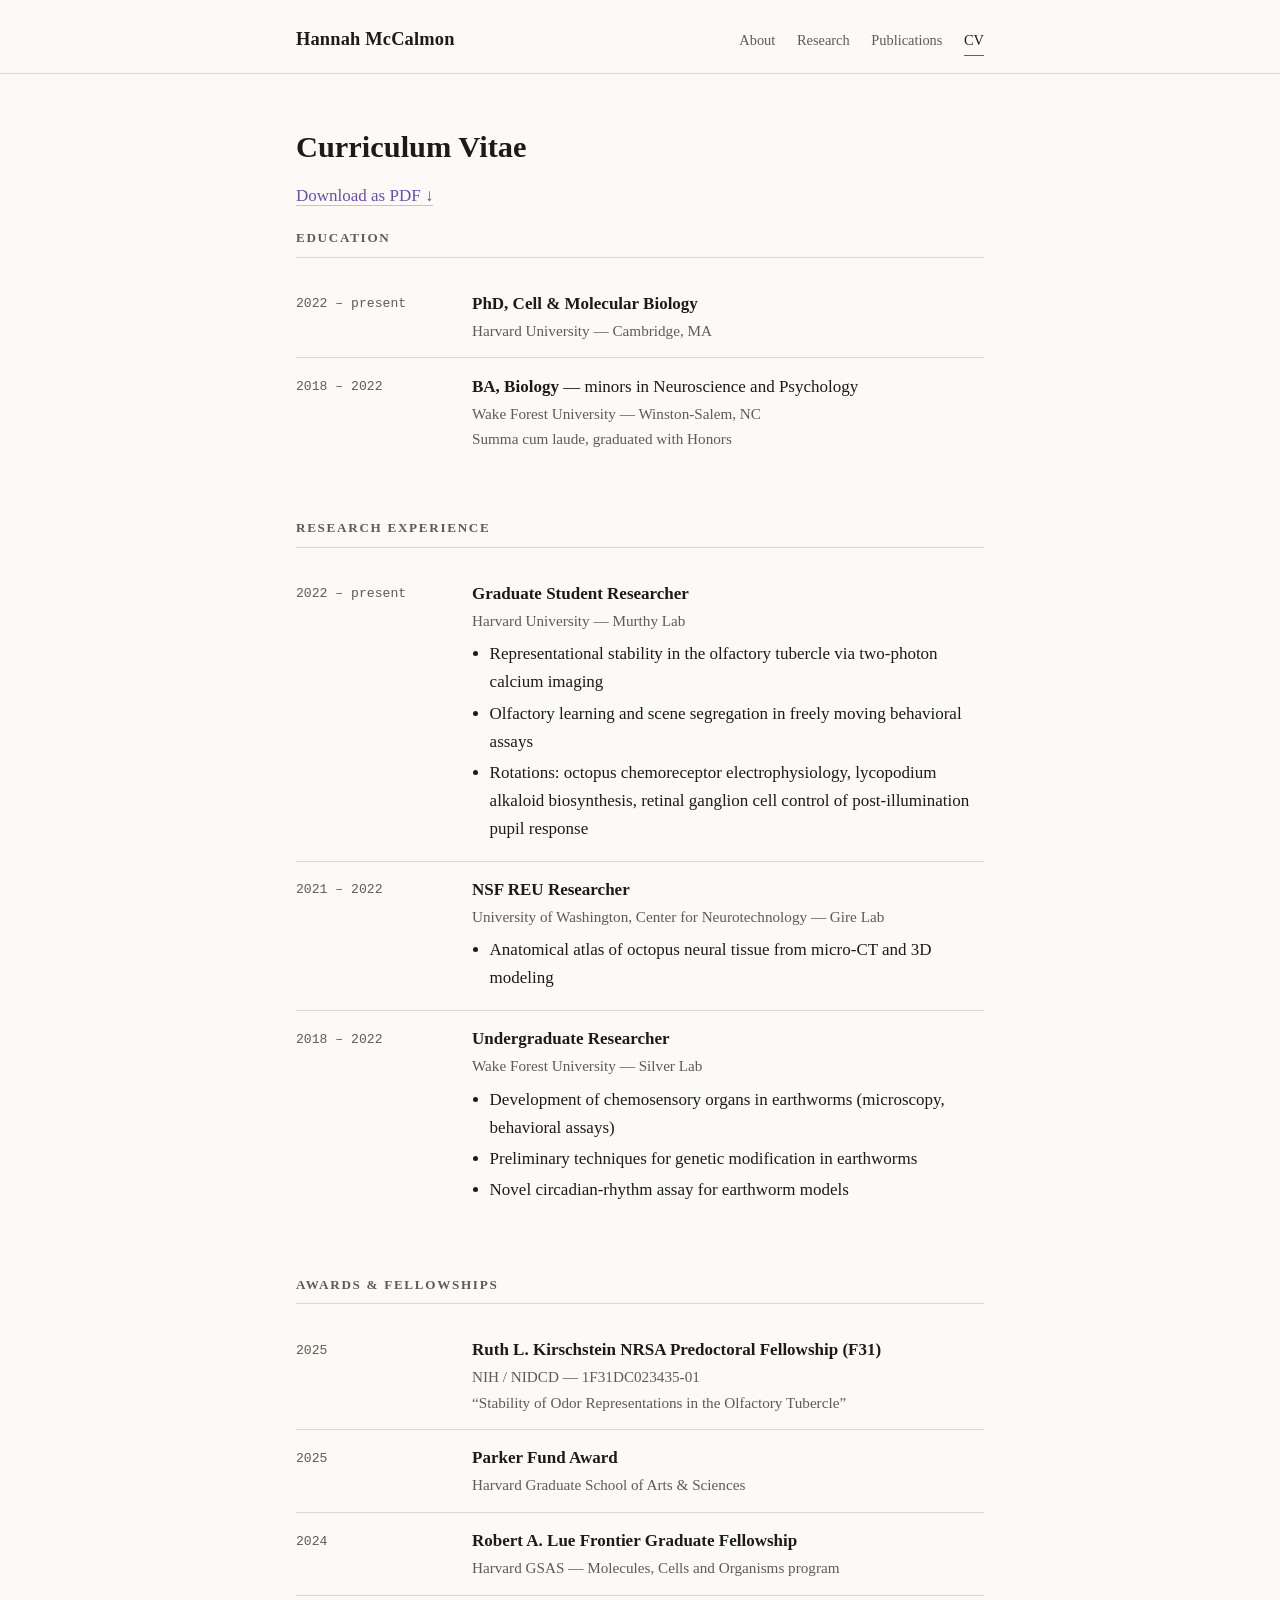
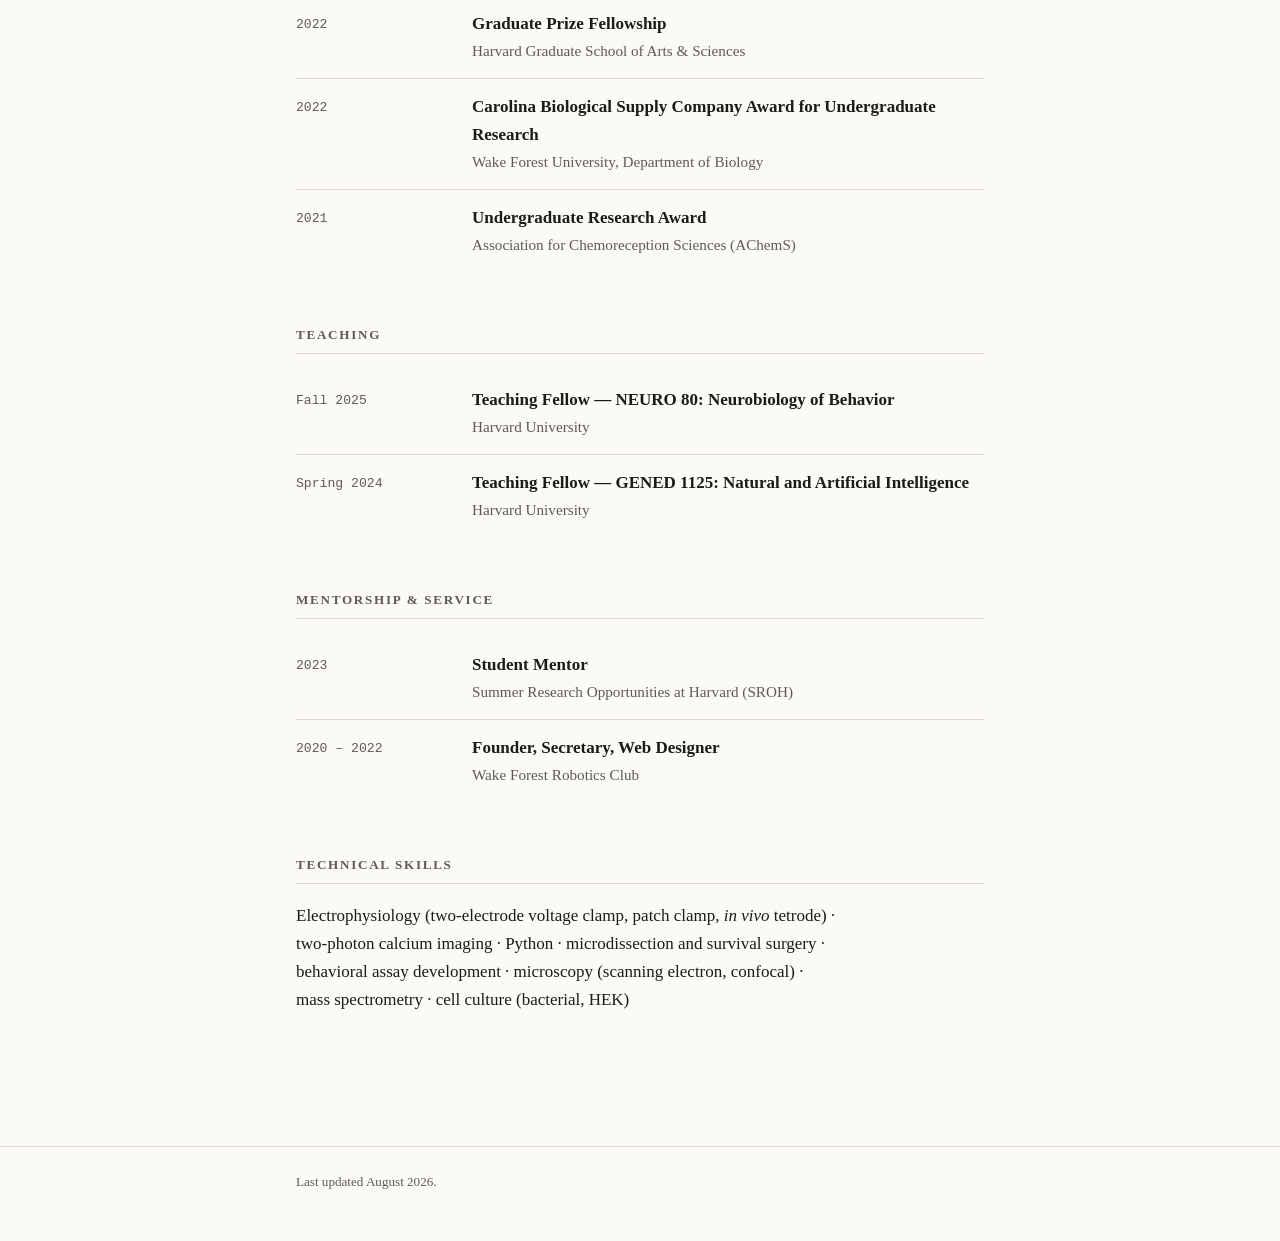
==== cv.html @ 9e7fd6ae "Initial commit: static academic site Hand-written HTML/CSS with no build step or dependencies. Landi" ====
<!doctype html>
<html lang="en">
<head>
<meta charset="utf-8">
<meta name="viewport" content="width=device-width, initial-scale=1">
<title>CV — Hannah McCalmon</title>
<link rel="stylesheet" href="styles.css">
</head>
<body>

<header class="site-head">
  <div class="wrap">
    <div class="site-head-inner">
      <a class="site-name" href="index.html">Hannah McCalmon</a>
      <nav class="site-nav">
        <a href="index.html">About</a>
        <a href="research.html">Research</a>
        <a href="publications.html">Publications</a>
        <a href="cv.html" aria-current="page">CV</a>
      </nav>
    </div>
  </div>
</header>

<main class="wrap">

  <h1 style="font-size:1.9rem;margin:0 0 .6rem;">Curriculum Vitae</h1>
  <p style="margin-top:0;">
    <!-- Drop the PDF into assets/ and this link works: -->
    <a href="assets/McCalmon_CV.pdf">Download as PDF &darr;</a>
  </p>

  <section>
    <h2>Education</h2>
    <div class="cv-row">
      <div class="when">2022 – present</div>
      <div class="what">
        <strong>PhD, Cell &amp; Molecular Biology</strong>
        <span class="where">Harvard University — Cambridge, MA</span>
      </div>
    </div>
    <div class="cv-row">
      <div class="when">2018 – 2022</div>
      <div class="what">
        <strong>BA, Biology</strong> — minors in Neuroscience and Psychology
        <span class="where">Wake Forest University — Winston-Salem, NC</span>
        <span class="where">Summa cum laude, graduated with Honors</span>
      </div>
    </div>
  </section>

  <section>
    <h2>Research Experience</h2>
    <div class="cv-row">
      <div class="when">2022 – present</div>
      <div class="what">
        <strong>Graduate Student Researcher</strong>
        <span class="where">Harvard University — Murthy Lab</span>
        <ul>
          <li>Representational stability in the olfactory tubercle via two-photon calcium imaging</li>
          <li>Olfactory learning and scene segregation in freely moving behavioral assays</li>
          <li>Rotations: octopus chemoreceptor electrophysiology, lycopodium alkaloid
              biosynthesis, retinal ganglion cell control of post-illumination pupil response</li>
        </ul>
      </div>
    </div>
    <div class="cv-row">
      <div class="when">2021 – 2022</div>
      <div class="what">
        <strong>NSF REU Researcher</strong>
        <span class="where">University of Washington, Center for Neurotechnology — Gire Lab</span>
        <ul>
          <li>Anatomical atlas of octopus neural tissue from micro-CT and 3D modeling</li>
        </ul>
      </div>
    </div>
    <div class="cv-row">
      <div class="when">2018 – 2022</div>
      <div class="what">
        <strong>Undergraduate Researcher</strong>
        <span class="where">Wake Forest University — Silver Lab</span>
        <ul>
          <li>Development of chemosensory organs in earthworms (microscopy, behavioral assays)</li>
          <li>Preliminary techniques for genetic modification in earthworms</li>
          <li>Novel circadian-rhythm assay for earthworm models</li>
        </ul>
      </div>
    </div>
  </section>

  <section>
    <h2>Awards &amp; Fellowships</h2>
    <div class="cv-row">
      <div class="when">2025</div>
      <div class="what">
        <strong>Ruth L. Kirschstein NRSA Predoctoral Fellowship (F31)</strong>
        <span class="where">NIH / NIDCD — 1F31DC023435-01</span>
        <span class="where">“Stability of Odor Representations in the Olfactory Tubercle”</span>
      </div>
    </div>
    <div class="cv-row">
      <div class="when">2025</div>
      <div class="what">
        <strong>Parker Fund Award</strong>
        <span class="where">Harvard Graduate School of Arts &amp; Sciences</span>
      </div>
    </div>
    <div class="cv-row">
      <div class="when">2024</div>
      <div class="what">
        <strong>Robert A. Lue Frontier Graduate Fellowship</strong>
        <span class="where">Harvard GSAS — Molecules, Cells and Organisms program</span>
      </div>
    </div>
    <div class="cv-row">
      <div class="when">2022</div>
      <div class="what">
        <strong>Graduate Prize Fellowship</strong>
        <span class="where">Harvard Graduate School of Arts &amp; Sciences</span>
      </div>
    </div>
    <div class="cv-row">
      <div class="when">2022</div>
      <div class="what">
        <strong>Carolina Biological Supply Company Award for Undergraduate Research</strong>
        <span class="where">Wake Forest University, Department of Biology</span>
      </div>
    </div>
    <div class="cv-row">
      <div class="when">2021</div>
      <div class="what">
        <strong>Undergraduate Research Award</strong>
        <span class="where">Association for Chemoreception Sciences (AChemS)</span>
      </div>
    </div>
  </section>

  <section>
    <h2>Teaching</h2>
    <div class="cv-row">
      <div class="when">Fall 2025</div>
      <div class="what">
        <strong>Teaching Fellow — NEURO 80: Neurobiology of Behavior</strong>
        <span class="where">Harvard University</span>
      </div>
    </div>
    <div class="cv-row">
      <div class="when">Spring 2024</div>
      <div class="what">
        <strong>Teaching Fellow — GENED 1125: Natural and Artificial Intelligence</strong>
        <span class="where">Harvard University</span>
      </div>
    </div>
  </section>

  <section>
    <h2>Mentorship &amp; Service</h2>
    <div class="cv-row">
      <div class="when">2023</div>
      <div class="what">
        <strong>Student Mentor</strong>
        <span class="where">Summer Research Opportunities at Harvard (SROH)</span>
      </div>
    </div>
    <div class="cv-row">
      <div class="when">2020 – 2022</div>
      <div class="what">
        <strong>Founder, Secretary, Web Designer</strong>
        <span class="where">Wake Forest Robotics Club</span>
      </div>
    </div>
  </section>

  <section>
    <h2>Technical Skills</h2>
    <p>
      Electrophysiology (two-electrode voltage clamp, patch clamp, <em>in vivo</em> tetrode) ·
      two-photon calcium imaging · Python · microdissection and survival surgery ·
      behavioral assay development · microscopy (scanning electron, confocal) ·
      mass spectrometry · cell culture (bacterial, HEK)
    </p>
  </section>

</main>

<footer class="site-foot">
  <div class="wrap">Last updated August 2026.</div>
</footer>

</body>
</html>
---- styles.css ----
/* ============================================================
   THEME TOKENS  --  edit this block to restyle the whole site.
   Nothing below this block contains a hardcoded colour or font.
   See THEMING.md for what each one does.
   ============================================================ */
:root {
  /* --- colour --- */
  --bg:          #fbfaf7;   /* page background        */
  --bg-soft:     #f3f1eb;   /* cards, code, dividers  */
  --ink:         #1c1b19;   /* body text              */
  --ink-soft:    #5f5b54;   /* captions, metadata     */
  --rule:        #ddd8cf;   /* hairlines, borders     */
  --accent:      #6b4fa0;   /* links, marks, emphasis */
  --accent-soft: #ece5f7;   /* accent backgrounds     */

  /* --- type --- */
  --font-body:  "Iowan Old Style", "Palatino Linotype", Palatino, Georgia, serif;
  --font-head:  "Iowan Old Style", "Palatino Linotype", Palatino, Georgia, serif;
  --font-mono:  ui-monospace, "SF Mono", "Cascadia Mono", Menlo, Consolas, monospace;
  --size-body:  1.0625rem;
  --leading:    1.65;

  /* --- layout --- */
  --measure:    64ch;       /* max text line length   */
  --page:       46rem;      /* max content width      */
  --radius:     4px;
}

/* Dark mode: only the colours are redefined. */
@media (prefers-color-scheme: dark) {
  :root:not([data-theme="light"]) {
    --bg:          #14140f;
    --bg-soft:     #1e1e19;
    --ink:         #ece9e2;
    --ink-soft:    #a49f95;
    --rule:        #33322b;
    --accent:      #b79be8;
    --accent-soft: #2a2338;
  }
}

/* ============================================================
   BASE
   ============================================================ */
*, *::before, *::after { box-sizing: border-box; }

body {
  margin: 0;
  background: var(--bg);
  color: var(--ink);
  font-family: var(--font-body);
  font-size: var(--size-body);
  line-height: var(--leading);
  -webkit-font-smoothing: antialiased;
}

.wrap {
  max-width: var(--page);
  margin: 0 auto;
  padding: 0 1.5rem 5rem;
}

p, li { max-width: var(--measure); }

a {
  color: var(--accent);
  text-decoration: none;
  border-bottom: 1px solid color-mix(in srgb, var(--accent) 35%, transparent);
  transition: border-color .15s ease;
}
a:hover { border-bottom-color: var(--accent); }

/* ============================================================
   HEADER + NAV
   ============================================================ */
.site-head {
  border-bottom: 1px solid var(--rule);
  margin-bottom: 3rem;
  padding: 1.5rem 0 1.1rem;
}
.site-head .wrap { padding-bottom: 0; }
.site-head-inner {
  display: flex;
  flex-wrap: wrap;
  align-items: baseline;
  justify-content: space-between;
  gap: .75rem;
}
.site-name {
  font-family: var(--font-head);
  font-size: 1.15rem;
  font-weight: 600;
  letter-spacing: .01em;
  color: var(--ink);
  border: 0;
}
nav.site-nav { display: flex; gap: 1.35rem; flex-wrap: wrap; }
nav.site-nav a {
  font-size: .9rem;
  color: var(--ink-soft);
  border: 0;
  padding-bottom: 2px;
  border-bottom: 1.5px solid transparent;
}
nav.site-nav a:hover { color: var(--ink); border-bottom-color: var(--accent); }
nav.site-nav a[aria-current="page"] { color: var(--ink); border-bottom-color: var(--accent); }

/* ============================================================
   HERO  (home page)
   ============================================================ */
.hero { display: grid; grid-template-columns: 1fr; gap: 2rem; margin-bottom: 3.5rem; }
@media (min-width: 42rem) { .hero { grid-template-columns: 1fr 12rem; } }

.hero h1 {
  font-family: var(--font-head);
  font-size: clamp(2rem, 5vw, 2.7rem);
  line-height: 1.1;
  margin: 0 0 .4rem;
  letter-spacing: -.015em;
}
.hero .role { color: var(--ink-soft); margin: 0 0 1.4rem; font-size: 1.02rem; }
.hero .role .sep { color: var(--rule); padding: 0 .45rem; }

.portrait {
  width: 100%;
  max-width: 12rem;
  aspect-ratio: 1 / 1.15;
  object-fit: cover;
  border-radius: var(--radius);
  background: var(--bg-soft);
  border: 1px solid var(--rule);
}
/* Placeholder shown until assets/portrait.jpg exists. Delete once added. */
.portrait-placeholder {
  display: flex; align-items: center; justify-content: center;
  color: var(--ink-soft); font-size: .78rem; font-family: var(--font-mono);
  text-align: center; padding: 1rem;
}

/* ============================================================
   SECTIONS
   ============================================================ */
section { margin-bottom: 3.25rem; }

h2 {
  font-family: var(--font-head);
  font-size: .82rem;
  text-transform: uppercase;
  letter-spacing: .13em;
  color: var(--ink-soft);
  font-weight: 600;
  margin: 0 0 1.1rem;
  padding-bottom: .5rem;
  border-bottom: 1px solid var(--rule);
}

h3 {
  font-family: var(--font-head);
  font-size: 1.16rem;
  margin: 0 0 .35rem;
  line-height: 1.3;
}

.lede { font-size: 1.14rem; line-height: 1.55; }

/* ============================================================
   ENTRY BLOCKS
   ============================================================ */
.entry { margin-bottom: 2rem; }
.entry:last-child { margin-bottom: 0; }
.entry .meta {
  font-size: .85rem;
  color: var(--ink-soft);
  font-family: var(--font-mono);
  margin: 0 0 .5rem;
}
.entry p { margin: .5rem 0; }

.card {
  background: var(--bg-soft);
  border: 1px solid var(--rule);
  border-radius: var(--radius);
  padding: 1.25rem 1.4rem;
  margin-bottom: 1rem;
}
.card h3 { margin-bottom: .25rem; }
.card p:last-child { margin-bottom: 0; }

/* Publication entries */
.pub { margin-bottom: 1.6rem; padding-left: 1rem; border-left: 2px solid var(--accent); }
.pub .authors { margin: 0 0 .15rem; }
.pub .authors .me { font-weight: 600; }
.pub .venue { margin: 0; color: var(--ink-soft); font-size: .95rem; font-style: italic; }
.pub .links { margin: .4rem 0 0; font-size: .88rem; font-family: var(--font-mono); }
.pub .links a { margin-right: .9rem; }

.tag {
  display: inline-block;
  background: var(--accent-soft);
  color: var(--accent);
  font-family: var(--font-mono);
  font-size: .72rem;
  letter-spacing: .04em;
  padding: .15rem .5rem;
  border-radius: 999px;
  vertical-align: .12em;
}

.talk-list { padding-left: 1.1rem; }
.talk-list li { margin-bottom: .4rem; }
.talk-list .year { font-family: var(--font-mono); font-size: .85rem; color: var(--ink-soft); }

/* ============================================================
   CV ROWS
   ============================================================ */
.cv-row {
  display: grid;
  grid-template-columns: 1fr;
  gap: .15rem 1.5rem;
  padding: .9rem 0;
  border-bottom: 1px solid var(--rule);
  max-width: none;
}
.cv-row:last-child { border-bottom: 0; }
@media (min-width: 40rem) {
  .cv-row { grid-template-columns: 9.5rem 1fr; }
}
.cv-row .when {
  font-family: var(--font-mono);
  font-size: .82rem;
  color: var(--ink-soft);
  padding-top: .22rem;
}
.cv-row .what strong { font-weight: 600; }
.cv-row .what .where { color: var(--ink-soft); display: block; font-size: .95rem; }
.cv-row ul { margin: .45rem 0 0; padding-left: 1.1rem; }
.cv-row li { margin-bottom: .2rem; }

/* ============================================================
   CONTACT + FOOTER
   ============================================================ */
.contact-list { list-style: none; padding: 0; margin: 0; display: flex; flex-wrap: wrap; gap: 1.25rem; }
.contact-list a { font-size: .95rem; }

.site-foot {
  border-top: 1px solid var(--rule);
  padding: 1.5rem 0 3rem;
  color: var(--ink-soft);
  font-size: .82rem;
}
.site-foot .wrap { padding-bottom: 0; }

/* ============================================================
   PRINT
   ============================================================ */
@media print {
  nav.site-nav, .site-foot { display: none; }
  body { background: #fff; color: #000; font-size: 10.5pt; }
  a { color: #000; border: 0; }
}
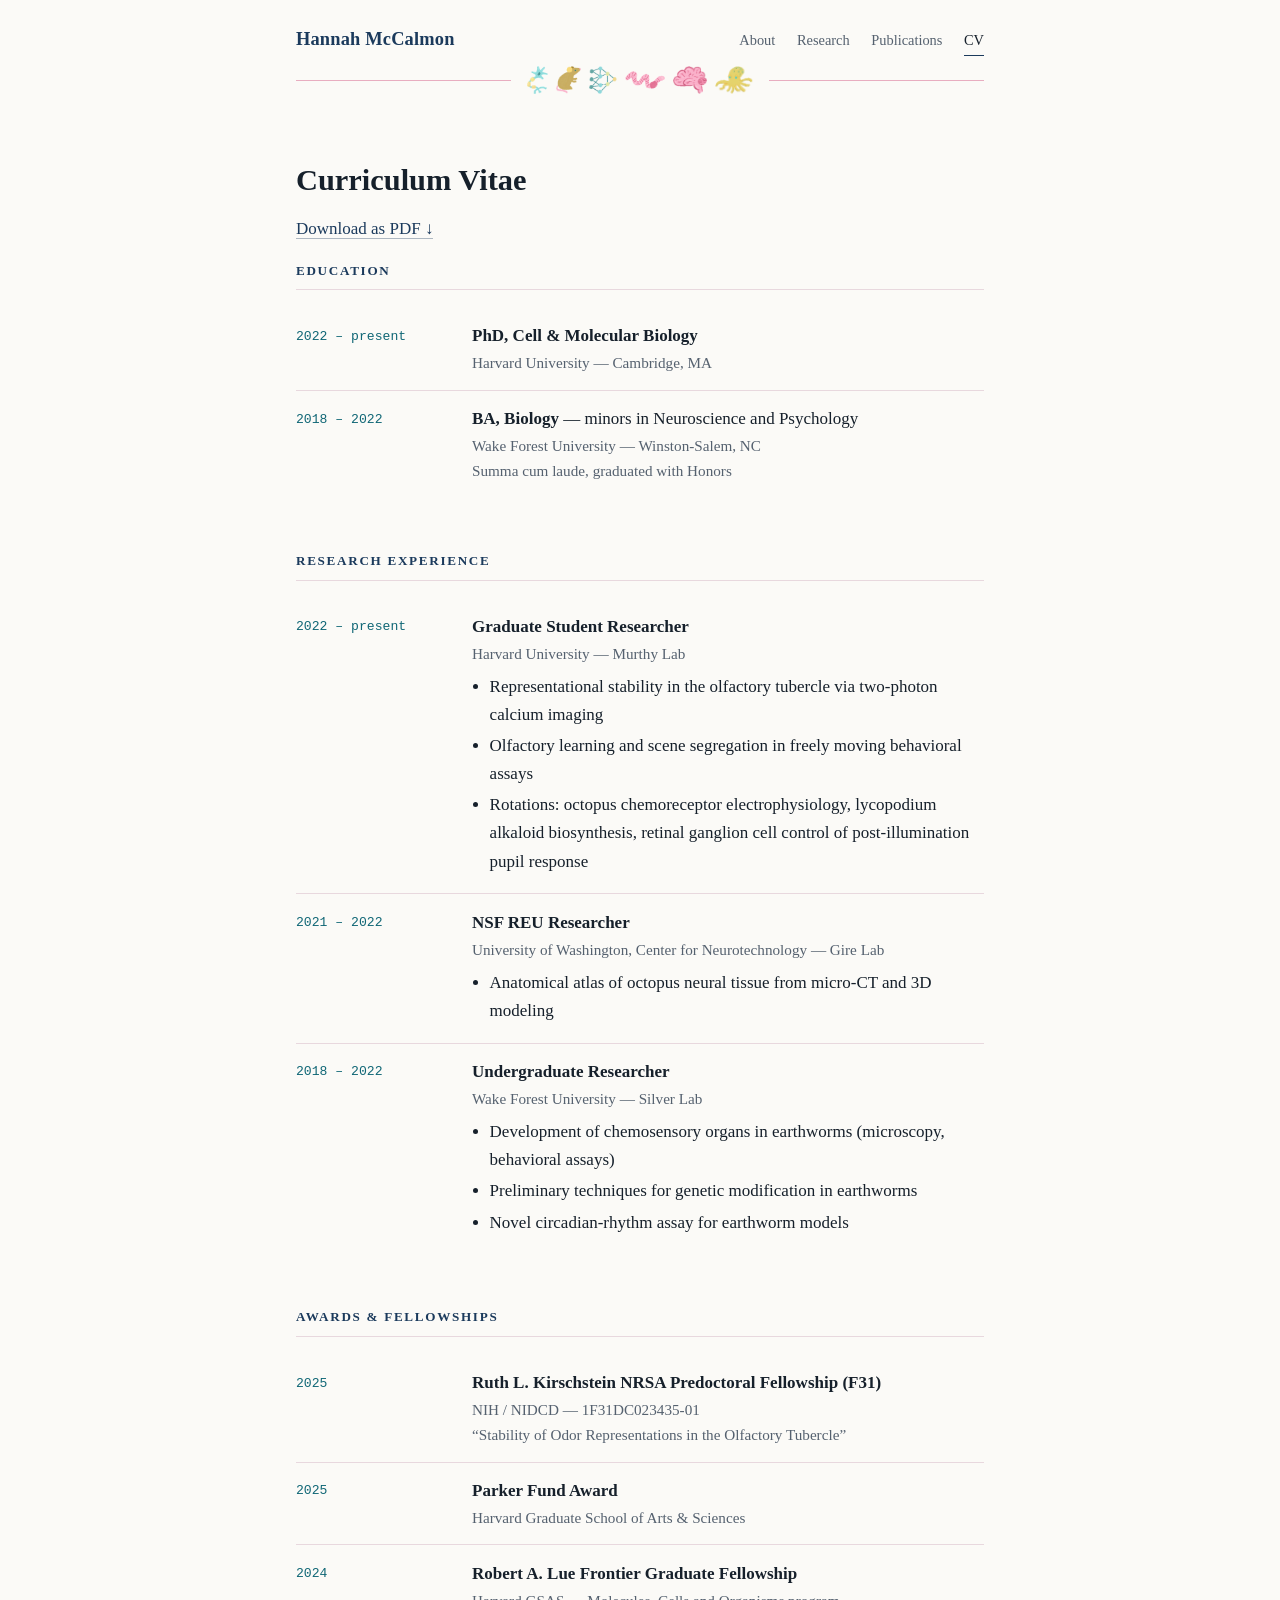
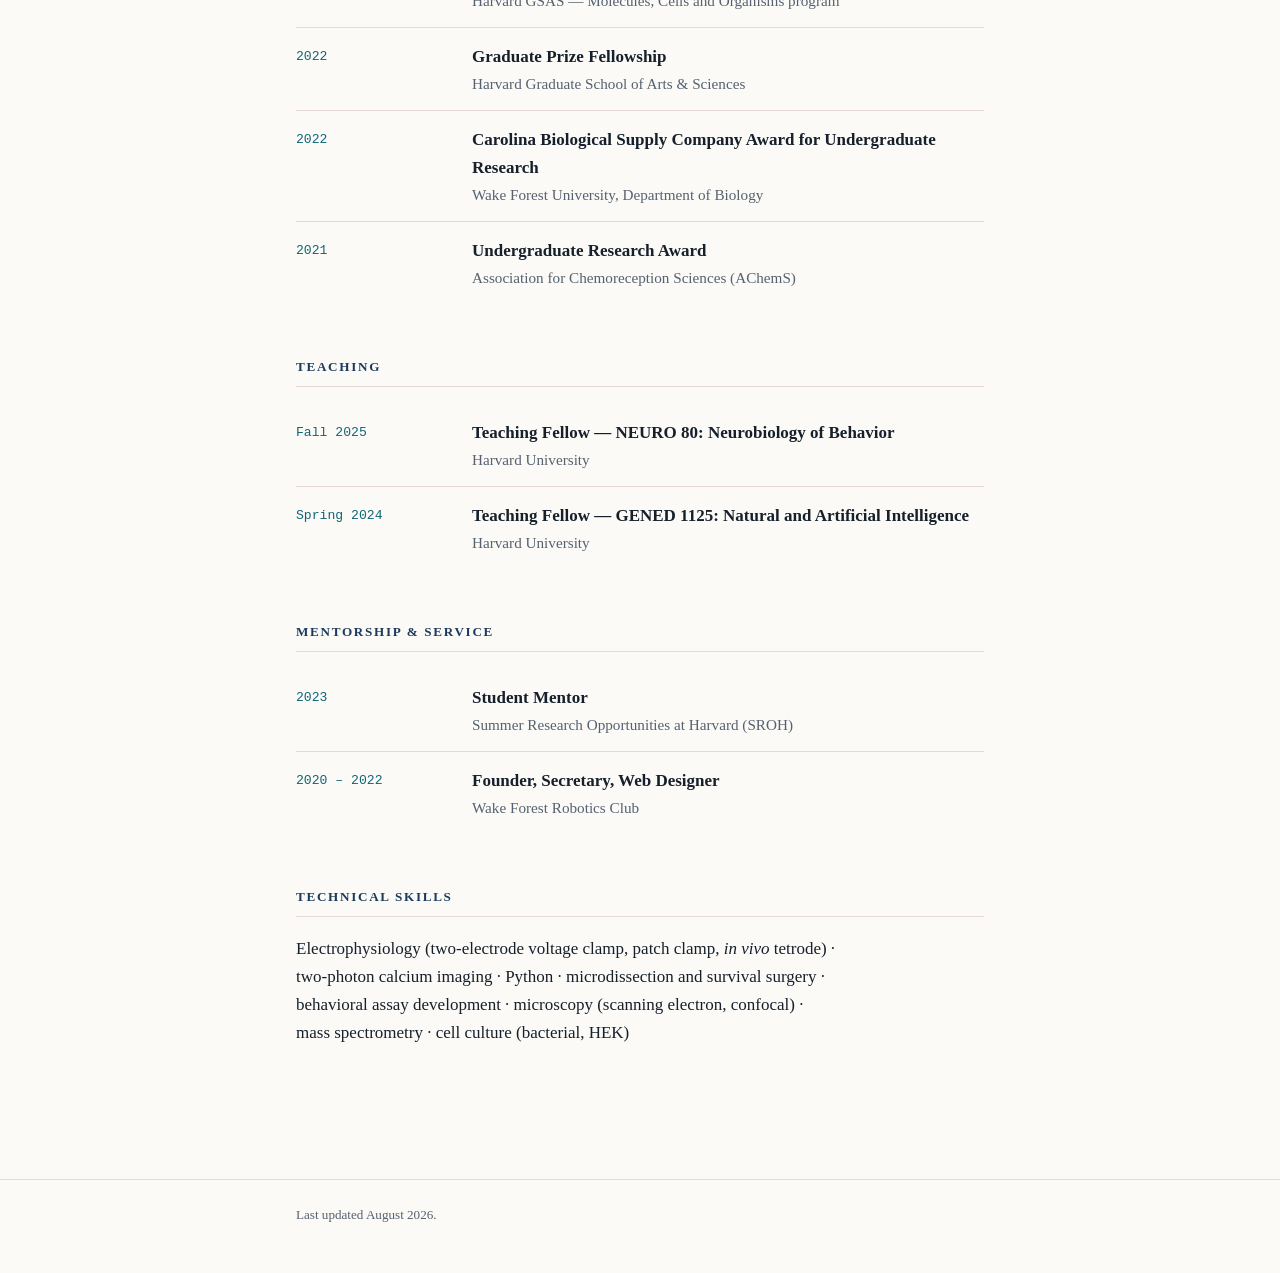
==== commit bf6206ad: "Add hand-drawn illustrations and a navy/pastel palette Six drawings cut out of the source JPEGs in i" ====
--- a/cv.html
+++ b/cv.html
@@ -5,6 +5,7 @@
 <meta name="viewport" content="width=device-width, initial-scale=1">
 <title>CV — Hannah McCalmon</title>
 <link rel="stylesheet" href="styles.css">
+<link rel="icon" href="assets/favicon.png" type="image/png">
 </head>
 <body>
 
@@ -20,6 +21,16 @@
       </nav>
     </div>
   </div>
+  <div class="wrap">
+    <div class="head-rule">
+      <img src="assets/drawings/neuron.png" alt="">
+      <img src="assets/drawings/mouse.png" alt="">
+      <img src="assets/drawings/network.png" alt="">
+      <img src="assets/drawings/earthworm.png" alt="">
+      <img src="assets/drawings/brain.png" alt="">
+      <img src="assets/drawings/octopus.png" alt="">
+    </div>
+  </div>
 </header>
 
 <main class="wrap">
--- a/styles.css
+++ b/styles.css
@@ -6,12 +6,35 @@
 :root {
   /* --- colour --- */
   --bg:          #fbfaf7;   /* page background        */
-  --bg-soft:     #f3f1eb;   /* cards, code, dividers  */
-  --ink:         #1c1b19;   /* body text              */
-  --ink-soft:    #5f5b54;   /* captions, metadata     */
-  --rule:        #ddd8cf;   /* hairlines, borders     */
-  --accent:      #6b4fa0;   /* links, marks, emphasis */
-  --accent-soft: #ece5f7;   /* accent backgrounds     */
+  --bg-soft:     #fbeef2;   /* cards: light pink      */
+  --panel:       #fdf3f6;   /* hero panel: lighter pink */
+
+  /* Pastel box fills. Light enough that every text token clears AA on them,
+     so any of these is safe behind body copy. Apply with .tint-* below. */
+  --surface-pink:   #fbeef2;
+  --surface-teal:   #e6f3f1;
+  --surface-yellow: #fdf4de;
+  --surface-blue:   #eaf1f5;
+  --ink:         #16202b;   /* body text (navy-black) */
+  --ink-soft:    #55616f;   /* captions, metadata     */
+  --rule:        #e8d8de;   /* hairlines, borders     */
+  --accent:      #1b3a5c;   /* navy: headings, links, name */
+  --accent-soft: #fbe9ef;   /* pink fill behind tags and the hero art */
+  --accent-2:    #0f6675;   /* deep teal: dates, metadata, mono labels */
+  --rule-art:    #e8adc0;   /* the pink line beside the header drawings */
+
+  /* --- hand-drawn palette (Azalea Design Co.) ---
+     These match the illustrations in assets/drawings/. They are DECORATIVE
+     fills only: none of them reach 4.5:1 against --bg, so never use one as a
+     text colour. --accent and --accent-2 below are deepened versions that pass. */
+  --rose:          #a62a5a;   /* deepened azalea; this is --accent */
+  --navy:          #1b3a5c;   /* deep anchor tone; this is --accent-2 */
+  --ice-castle:    #b6d5d8;
+  --buttercup:     #fdd888;
+  --bermuda:       #78d1c4;
+  --azalea:        #fd7899;
+  --candyfloss:    #fceeee;
+  --tropical-teal: #14889c;
 
   /* --- type --- */
   --font-body:  "Iowan Old Style", "Palatino Linotype", Palatino, Georgia, serif;
@@ -29,13 +52,20 @@
 /* Dark mode: only the colours are redefined. */
 @media (prefers-color-scheme: dark) {
   :root:not([data-theme="light"]) {
-    --bg:          #14140f;
-    --bg-soft:     #1e1e19;
-    --ink:         #ece9e2;
-    --ink-soft:    #a49f95;
-    --rule:        #33322b;
-    --accent:      #b79be8;
-    --accent-soft: #2a2338;
+    --bg:          #101720;
+    --bg-soft:     #231a22;
+    --panel:       #1e1720;
+    --surface-pink:   #241a20;
+    --surface-teal:   #16262a;
+    --surface-yellow: #262010;
+    --surface-blue:   #182430;
+    --ink:         #e6ecf2;
+    --ink-soft:    #9aa7b4;
+    --rule:        #312a33;
+    --accent:      #9cc4e4;
+    --accent-soft: #3a1f2c;
+    --accent-2:    #7fc2ce;
+    --rule-art:    #6b4152;
   }
 }
 
@@ -74,9 +104,9 @@
    HEADER + NAV
    ============================================================ */
 .site-head {
-  border-bottom: 1px solid var(--rule);
+  border-bottom: 0;          /* the .head-rule row below IS the bottom edge */
   margin-bottom: 3rem;
-  padding: 1.5rem 0 1.1rem;
+  padding: 1.5rem 0 0;
 }
 .site-head .wrap { padding-bottom: 0; }
 .site-head-inner {
@@ -91,7 +121,7 @@
   font-size: 1.15rem;
   font-weight: 600;
   letter-spacing: .01em;
-  color: var(--ink);
+  color: var(--accent);
   border: 0;
 }
 nav.site-nav { display: flex; gap: 1.35rem; flex-wrap: wrap; }
@@ -108,7 +138,17 @@
 /* ============================================================
    HERO  (home page)
    ============================================================ */
-.hero { display: grid; grid-template-columns: 1fr; gap: 2rem; margin-bottom: 3.5rem; }
+.hero {
+  display: grid;
+  grid-template-columns: 1fr;
+  gap: 2rem;
+  margin-bottom: 3.5rem;
+  background: var(--panel);
+  border: 1px solid var(--rule);
+  border-radius: var(--radius);
+  padding: 1.8rem 1.75rem 1.7rem;
+  align-items: start;
+}
 @media (min-width: 42rem) { .hero { grid-template-columns: 1fr 12rem; } }
 
 .hero h1 {
@@ -147,7 +187,7 @@
   font-size: .82rem;
   text-transform: uppercase;
   letter-spacing: .13em;
-  color: var(--ink-soft);
+  color: var(--accent);
   font-weight: 600;
   margin: 0 0 1.1rem;
   padding-bottom: .5rem;
@@ -170,7 +210,7 @@
 .entry:last-child { margin-bottom: 0; }
 .entry .meta {
   font-size: .85rem;
-  color: var(--ink-soft);
+  color: var(--accent-2);
   font-family: var(--font-mono);
   margin: 0 0 .5rem;
 }
@@ -208,7 +248,118 @@
 
 .talk-list { padding-left: 1.1rem; }
 .talk-list li { margin-bottom: .4rem; }
-.talk-list .year { font-family: var(--font-mono); font-size: .85rem; color: var(--ink-soft); }
+.talk-list .year { font-family: var(--font-mono); font-size: .85rem; color: var(--accent-2); }
+
+/* ============================================================
+   HAND-DRAWN DECORATION
+   Illustrations live in assets/drawings/ as transparent PNGs so they sit on
+   either theme with no white box behind them. They are purely decorative and
+   carry alt="" so screen readers skip them instead of announcing noise.
+   ============================================================ */
+.hero-art {
+  display: block;
+  width: 100%;
+  max-width: 11rem;
+  height: auto;
+  justify-self: center;
+  box-sizing: border-box;
+  background: var(--surface-teal);   /* teal frame inside the pink hero panel */
+  border: 1px solid var(--rule);
+  border-radius: var(--radius);
+  padding: .85rem;
+}
+
+/* Small illustration inside a research card on the home page. */
+.card.with-art {
+  display: grid;
+  grid-template-columns: 4.5rem 1fr;
+  gap: 1.25rem;
+  align-items: start;
+}
+.card-body { min-width: 0; }
+.card-art {
+  display: block;
+  width: 100%;
+  height: auto;
+  margin-top: .2rem;
+}
+
+/* Pastel box fills, for putting individual elements in their own coloured box.
+   Pair with .card (or any padded block) to change only the fill. */
+.tint-pink   { background: var(--surface-pink); }
+.tint-teal   { background: var(--surface-teal); }
+.tint-yellow { background: var(--surface-yellow); }
+.tint-blue   { background: var(--surface-blue); }
+
+/* The header's bottom edge: the six drawings once, left to right, with a
+   hairline carrying on to the right margin. Not a repeating pattern — the row
+   appears a single time per page. */
+.head-rule {
+  display: flex;
+  align-items: center;
+  gap: .5rem;
+  padding: .65rem 0 .8rem;
+}
+.head-rule img {
+  flex: none;
+  display: block;
+  width: auto;
+  height: auto;
+  max-width: 2.5rem;    /* box each drawing so wide and tall ones look even */
+  max-height: 1.75rem;
+}
+.head-rule::before,
+.head-rule::after {
+  content: "";
+  flex: 1 1 auto;
+  height: 1px;
+  background: var(--rule-art);
+}
+.head-rule::before { margin-right: .55rem; }
+.head-rule::after  { margin-left:  .55rem; }
+
+/* One small drawing per section, out in the left margin so it never
+   interrupts the text. Falls inline when the margin runs out. */
+h2 { position: relative; }
+.h2-mark {
+  position: absolute;
+  left: -2.6rem;
+  top: 50%;
+  transform: translateY(-58%);
+  width: auto;
+  height: auto;
+  max-width: 1.8rem;
+  max-height: 1.8rem;
+}
+@media (max-width: 52rem) {
+  .h2-mark {
+    position: static;
+    transform: none;
+    display: inline-block;
+    max-width: 1.25rem;
+    max-height: 1.25rem;
+    vertical-align: -.3rem;
+    margin-right: .45rem;
+  }
+}
+@media (max-width: 26rem) {
+  .head-rule { gap: .35rem; }
+  .head-rule img { max-width: 1.9rem; max-height: 1.35rem; }
+}
+
+/* Illustration set beside a prose entry on the research page. */
+.entry-art {
+  float: right;
+  width: 6rem;
+  height: auto;
+  margin: 0 0 .85rem 1.35rem;
+}
+.entry::after { content: ""; display: block; clear: both; }
+
+@media (max-width: 30rem) {
+  .card.with-art { grid-template-columns: 3.25rem 1fr; gap: .9rem; }
+  .entry-art { width: 4.25rem; margin-left: 1rem; }
+}
 
 /* ============================================================
    CV ROWS
@@ -228,7 +379,7 @@
 .cv-row .when {
   font-family: var(--font-mono);
   font-size: .82rem;
-  color: var(--ink-soft);
+  color: var(--accent-2);
   padding-top: .22rem;
 }
 .cv-row .what strong { font-weight: 600; }
@@ -255,6 +406,7 @@
    ============================================================ */
 @media print {
   nav.site-nav, .site-foot { display: none; }
+  .head-rule, .h2-mark, .hero-art { display: none; }  /* decoration off on paper */
   body { background: #fff; color: #000; font-size: 10.5pt; }
   a { color: #000; border: 0; }
 }
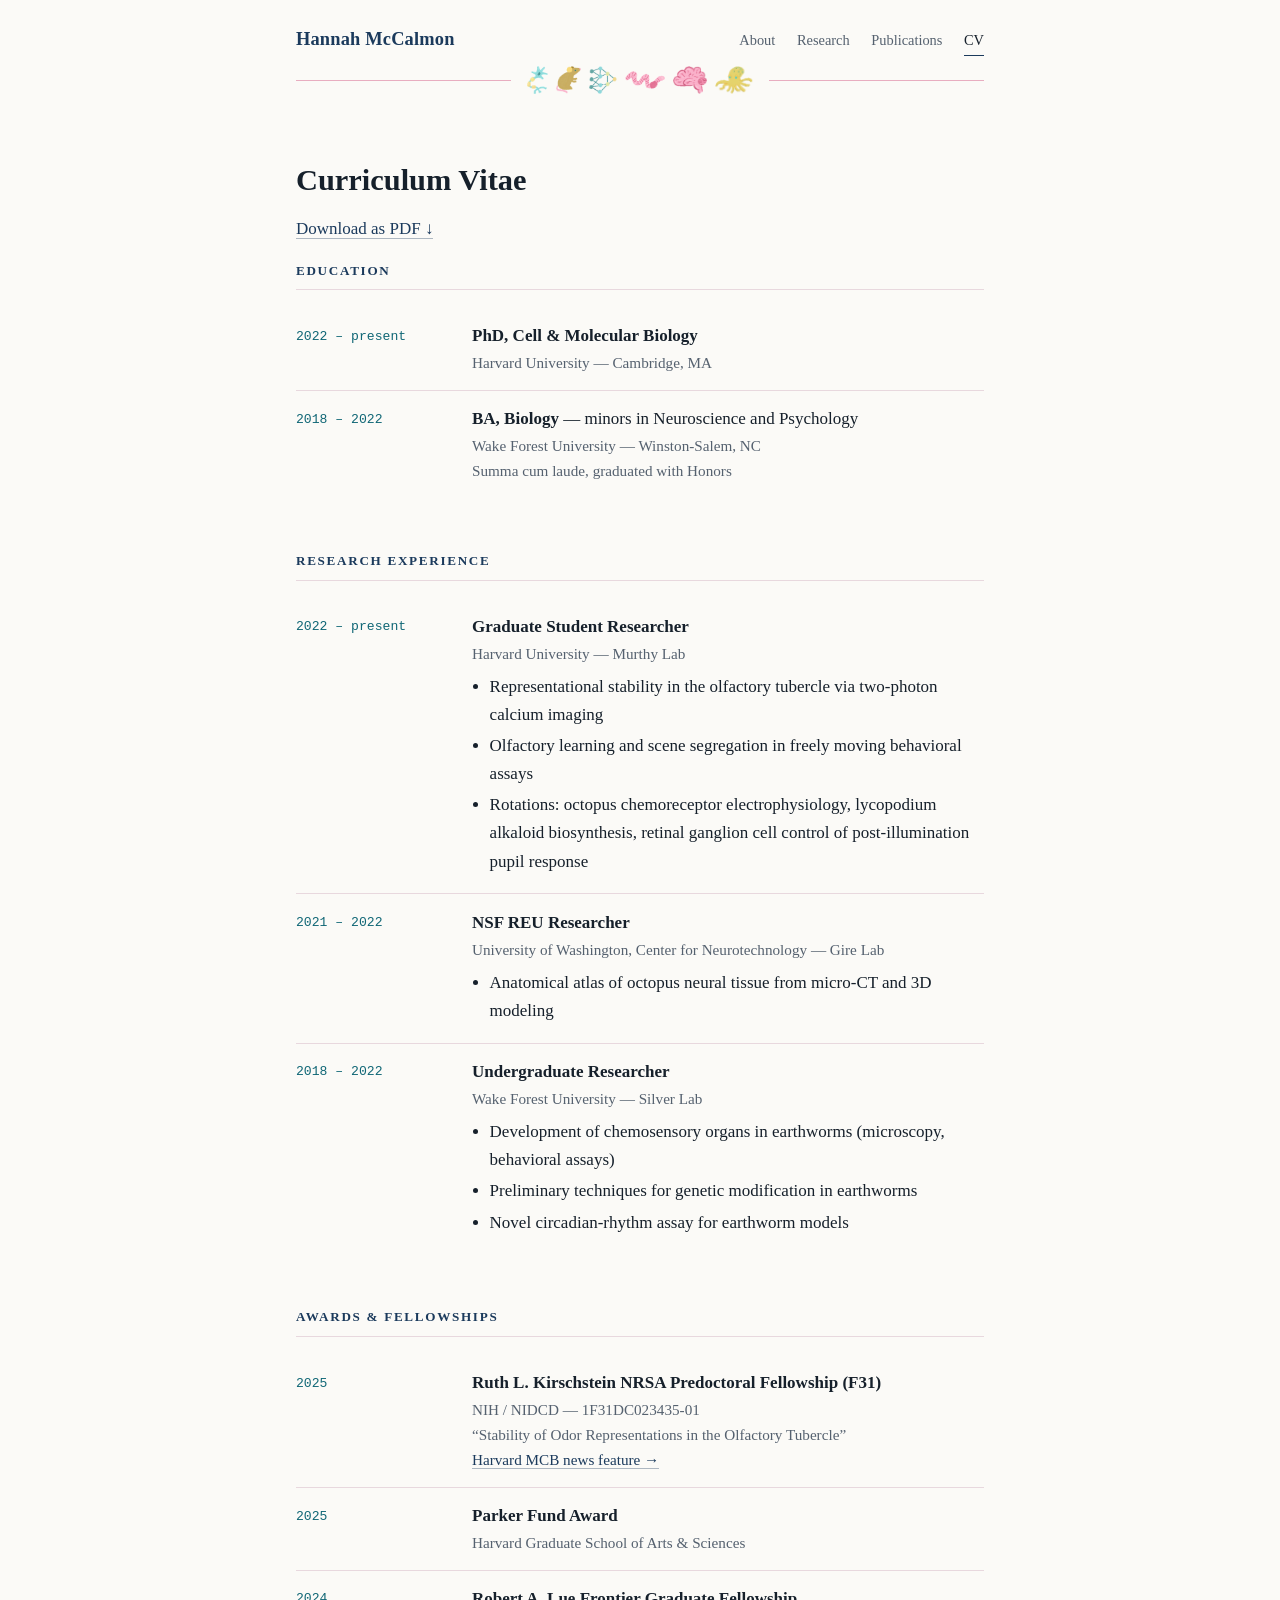
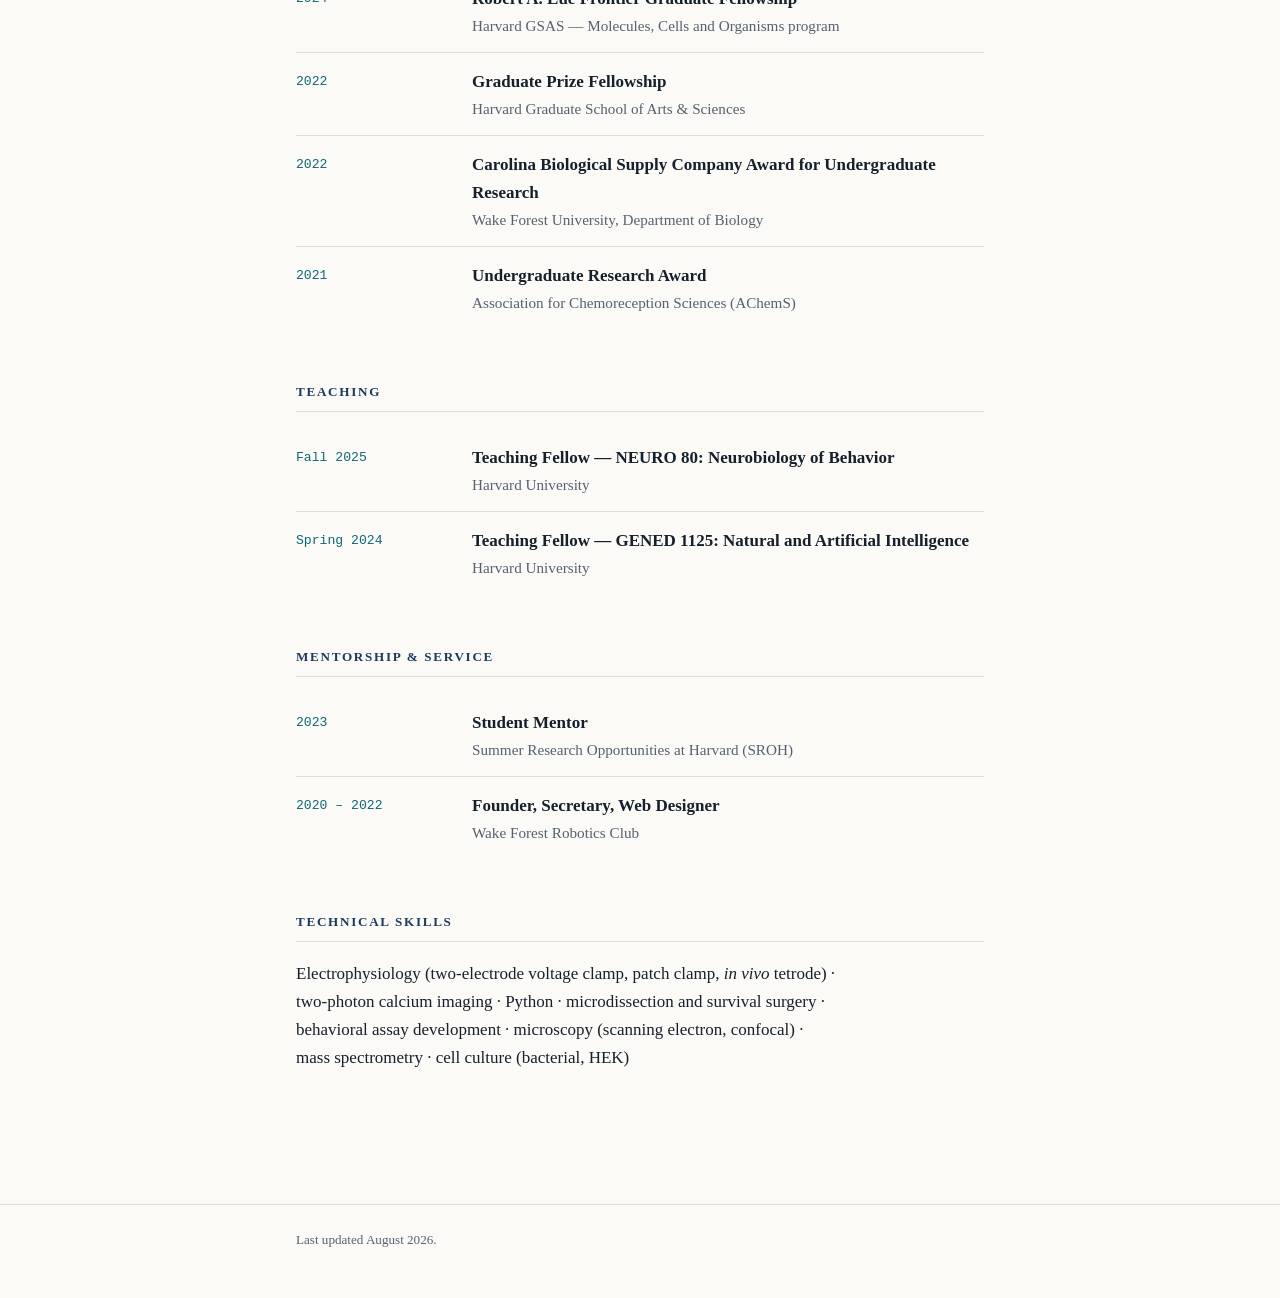
==== commit efe1ded6: "Add figures to the research page; rework the octopus and earthworm entries Three images, all self-ho" ====
--- a/cv.html
+++ b/cv.html
@@ -107,6 +107,7 @@
         <strong>Ruth L. Kirschstein NRSA Predoctoral Fellowship (F31)</strong>
         <span class="where">NIH / NIDCD — 1F31DC023435-01</span>
         <span class="where">“Stability of Odor Representations in the Olfactory Tubercle”</span>
+        <span class="where"><a href="https://www.mcb.harvard.edu/department/news/hannah-mccalmon-awarded-nih-f31-fellowship-to-study-how-the-brain-remembers-smells/">Harvard MCB news feature &rarr;</a></span>
       </div>
     </div>
     <div class="cv-row">
--- a/styles.css
+++ b/styles.css
@@ -15,6 +15,18 @@
   --surface-teal:   #e6f3f1;
   --surface-yellow: #fdf4de;
   --surface-blue:   #eaf1f5;
+  --surface-green:  #ebf4e6;
+
+  /* Box outlines: a deeper version of each fill above, so a teal box gets a
+     teal edge rather than the default pink hairline. Pair --edge-* with the
+     matching --surface-*. */
+  --edge-pink:   #e6a2b8;
+  --edge-teal:   #9fd1c9;
+  --edge-yellow: #ecc873;
+  --edge-blue:   #9ebfd1;
+  --edge-green:  #aed49b;
+
+  --ink-slate:   #44576d;   /* figure captions: a slate blue, one for all of them */
   --ink:         #16202b;   /* body text (navy-black) */
   --ink-soft:    #55616f;   /* captions, metadata     */
   --rule:        #e8d8de;   /* hairlines, borders     */
@@ -47,6 +59,8 @@
   --measure:    64ch;       /* max text line length   */
   --page:       46rem;      /* max content width      */
   --radius:     4px;
+  --fig-aside:  12.5rem;    /* max height of a captioned figure set beside a card;
+                               keep it near the height of the card it sits next to */
 }
 
 /* Dark mode: only the colours are redefined. */
@@ -59,6 +73,13 @@
     --surface-teal:   #16262a;
     --surface-yellow: #262010;
     --surface-blue:   #182430;
+    --surface-green:  #1b2417;
+    --edge-pink:   #56374a;
+    --edge-teal:   #2a5f6b;
+    --edge-yellow: #6b5424;
+    --edge-blue:   #2b4a68;
+    --edge-green:  #456336;
+    --ink-slate:   #9db0c4;
     --ink:         #e6ecf2;
     --ink-soft:    #9aa7b4;
     --rule:        #312a33;
@@ -144,7 +165,7 @@
   gap: 2rem;
   margin-bottom: 3.5rem;
   background: var(--panel);
-  border: 1px solid var(--rule);
+  border: 1px solid var(--edge-pink);
   border-radius: var(--radius);
   padding: 1.8rem 1.75rem 1.7rem;
   align-items: start;
@@ -168,7 +189,7 @@
   object-fit: cover;
   border-radius: var(--radius);
   background: var(--bg-soft);
-  border: 1px solid var(--rule);
+  border: 1px solid var(--edge-pink);
 }
 /* Placeholder shown until assets/portrait.jpg exists. Delete once added. */
 .portrait-placeholder {
@@ -208,17 +229,19 @@
    ============================================================ */
 .entry { margin-bottom: 2rem; }
 .entry:last-child { margin-bottom: 0; }
-.entry .meta {
+.entry .meta,
+.card .meta {
   font-size: .85rem;
   color: var(--accent-2);
   font-family: var(--font-mono);
   margin: 0 0 .5rem;
 }
-.entry p { margin: .5rem 0; }
+.entry p,
+.card p { margin: .5rem 0; }
 
 .card {
   background: var(--bg-soft);
-  border: 1px solid var(--rule);
+  border: 1px solid var(--edge-pink);
   border-radius: var(--radius);
   padding: 1.25rem 1.4rem;
   margin-bottom: 1rem;
@@ -226,10 +249,78 @@
 .card h3 { margin-bottom: .25rem; }
 .card p:last-child { margin-bottom: 0; }
 
+/* ============================================================
+   FIGURES  --  content images with captions, unlike the purely
+   decorative drawings below. These carry real alt text.
+   ============================================================ */
+figure {
+  float: right;
+  width: 13rem;
+  max-width: 45%;
+  margin: .15rem 0 .7rem 1.5rem;
+  border-color: inherit;
+}
+figure img {
+  display: block;
+  width: 100%;
+  height: auto;
+  border: 1px solid var(--rule);
+  border-radius: var(--radius);
+}
+.card figure img { border-color: inherit; }
+figure a { border-bottom: 0; display: block; }
+
+/* A figure set beside a card rather than inside it: card on the left, image in
+   its own column on the right. Stacks below 36rem. */
+.card-aside {
+  display: grid;
+  grid-template-columns: 1fr 16rem;
+  gap: 1.5rem;
+  align-items: center;       /* figure centred on the card, equal space above/below */
+  margin-bottom: 1rem;
+}
+.card-aside .card { margin-bottom: 0; }
+.card-aside figure { float: none; width: auto; max-width: none; margin: 0; }
+/* Height-capped rather than width-filled: a square image in a full-width column
+   is always taller than the card beside it, which leaves dead space. */
+.card-aside figure img {
+  width: auto;
+  max-width: 100%;
+  max-height: var(--fig-aside);
+  margin-inline: auto;       /* centred over the caption below it */
+}
+/* Image fills the column rather than being height-capped by --fig-aside. */
+.card-aside.image-fill figure img { width: 100%; max-height: none; }
+
+@media (max-width: 36rem) {
+  .card-aside,
+  .card-aside.image-fill { grid-template-columns: 1fr; gap: 1.1rem; }
+}
+
+figcaption {
+  margin-top: .55rem;
+  font-size: .78rem;
+  line-height: 1.5;
+  color: var(--ink-soft);
+}
+/* Attribution: mono, like the other small technical metadata on the site. Either a
+   line under a descriptive caption, or the whole caption when there is no description. */
+figcaption .credit,
+figcaption.credit {
+  display: block;
+  font-family: var(--font-mono);
+  font-size: .72rem;
+  line-height: 1.45;
+  color: var(--ink-slate);
+}
+figcaption .credit { margin-top: .35rem; }
+figcaption.credit { margin-top: .5rem; }
+
+
 /* Publication entries */
 .pub { margin-bottom: 1.6rem; padding-left: 1rem; border-left: 2px solid var(--accent); }
 .pub .authors { margin: 0 0 .15rem; }
-.pub .authors .me { font-weight: 600; }
+.pub .authors .me { font-weight: 700; }
 .pub .venue { margin: 0; color: var(--ink-soft); font-size: .95rem; font-style: italic; }
 .pub .links { margin: .4rem 0 0; font-size: .88rem; font-family: var(--font-mono); }
 .pub .links a { margin-right: .9rem; }
@@ -264,7 +355,7 @@
   justify-self: center;
   box-sizing: border-box;
   background: var(--surface-teal);   /* teal frame inside the pink hero panel */
-  border: 1px solid var(--rule);
+  border: 1px solid var(--edge-teal);
   border-radius: var(--radius);
   padding: .85rem;
 }
@@ -286,10 +377,11 @@
 
 /* Pastel box fills, for putting individual elements in their own coloured box.
    Pair with .card (or any padded block) to change only the fill. */
-.tint-pink   { background: var(--surface-pink); }
-.tint-teal   { background: var(--surface-teal); }
-.tint-yellow { background: var(--surface-yellow); }
-.tint-blue   { background: var(--surface-blue); }
+.tint-pink   { background: var(--surface-pink);   border-color: var(--edge-pink); }
+.tint-teal   { background: var(--surface-teal);   border-color: var(--edge-teal); }
+.tint-yellow { background: var(--surface-yellow); border-color: var(--edge-yellow); }
+.tint-green  { background: var(--surface-green);  border-color: var(--edge-green); }
+.tint-blue   { background: var(--surface-blue);   border-color: var(--edge-blue); }
 
 /* The header's bottom edge: the six drawings once, left to right, with a
    hairline carrying on to the right margin. Not a repeating pattern — the row
@@ -323,22 +415,22 @@
 h2 { position: relative; }
 .h2-mark {
   position: absolute;
-  left: -2.6rem;
+  left: -3rem;
   top: 50%;
   transform: translateY(-58%);
   width: auto;
   height: auto;
-  max-width: 1.8rem;
-  max-height: 1.8rem;
+  max-width: 2.2rem;
+  max-height: 2.2rem;
 }
 @media (max-width: 52rem) {
   .h2-mark {
     position: static;
     transform: none;
     display: inline-block;
-    max-width: 1.25rem;
-    max-height: 1.25rem;
-    vertical-align: -.3rem;
+    max-width: 1.5rem;
+    max-height: 1.5rem;
+    vertical-align: -.35rem;
     margin-right: .45rem;
   }
 }
@@ -354,11 +446,13 @@
   height: auto;
   margin: 0 0 .85rem 1.35rem;
 }
-.entry::after { content: ""; display: block; clear: both; }
+.entry::after,
+.card::after { content: ""; display: block; clear: both; }
 
 @media (max-width: 30rem) {
   .card.with-art { grid-template-columns: 3.25rem 1fr; gap: .9rem; }
   .entry-art { width: 4.25rem; margin-left: 1rem; }
+  figure { float: none; width: 100%; max-width: none; margin: 1rem 0 0; }
 }
 
 /* ============================================================
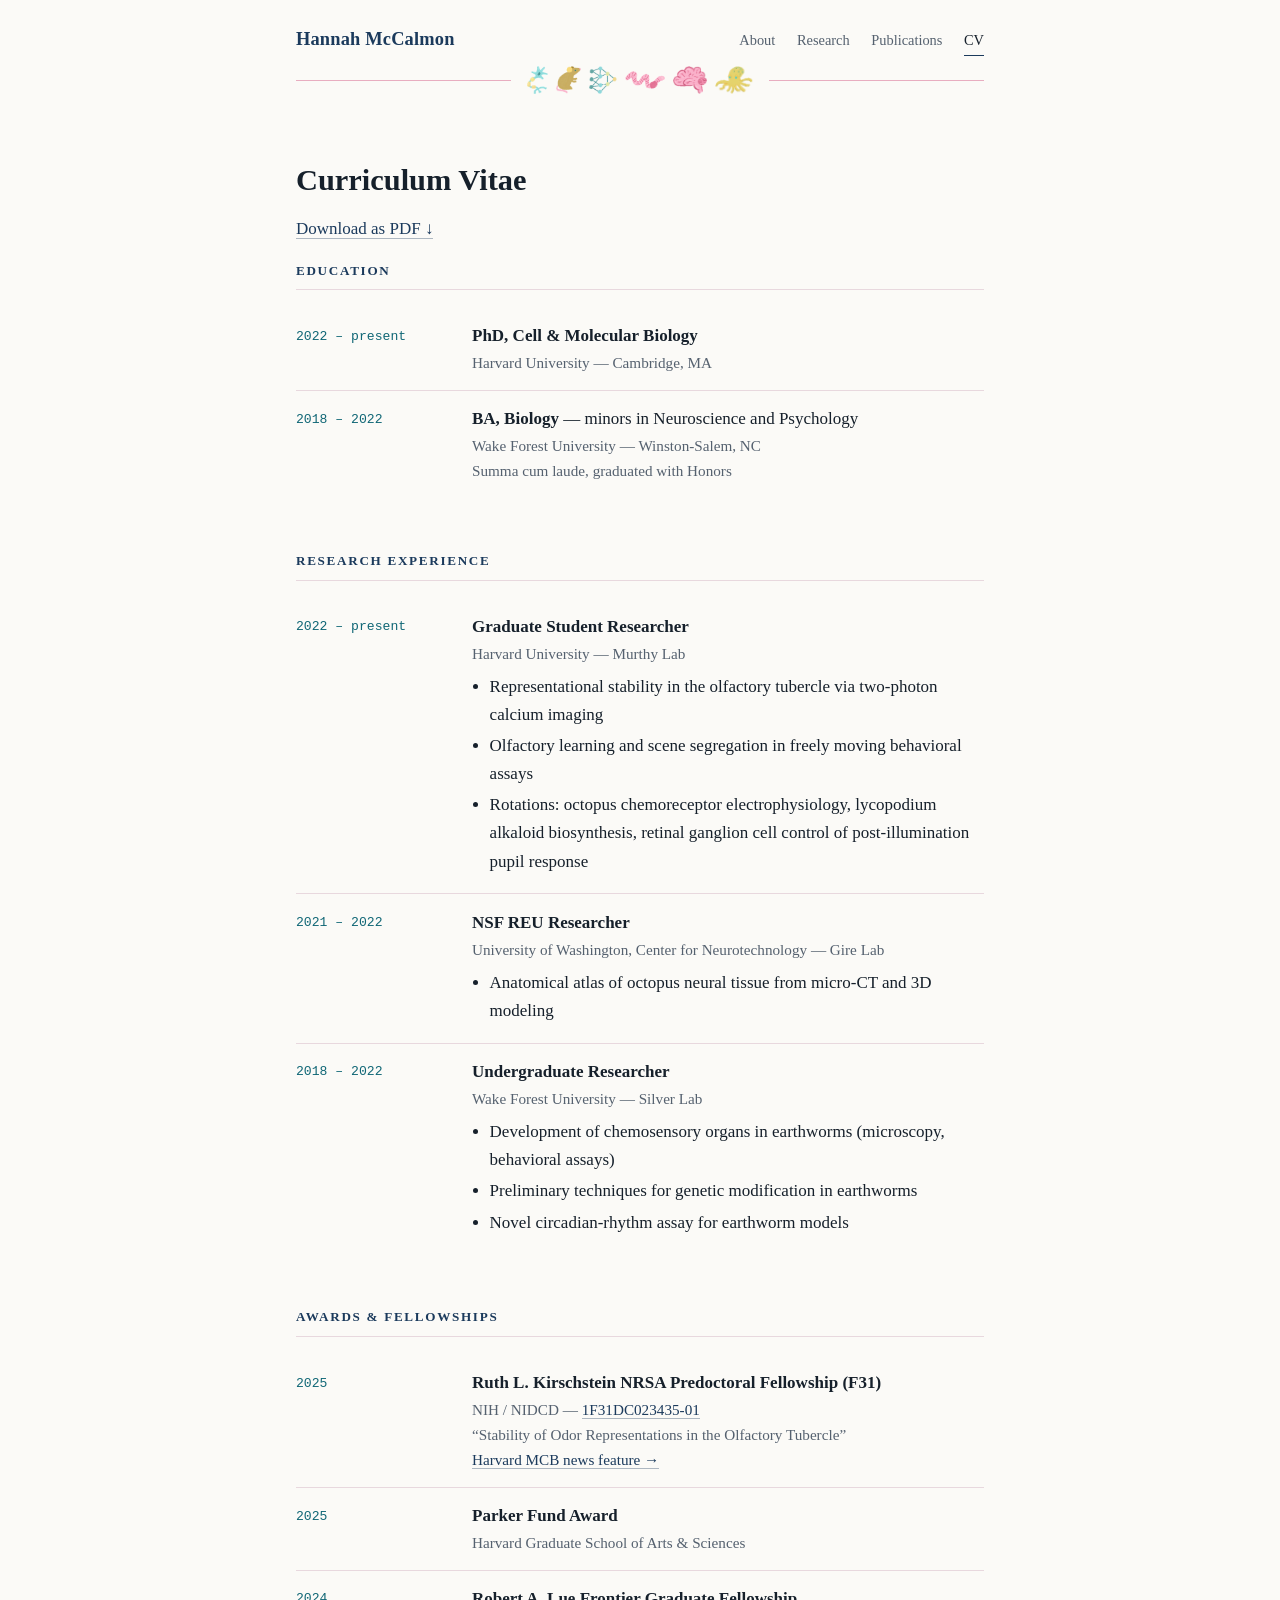
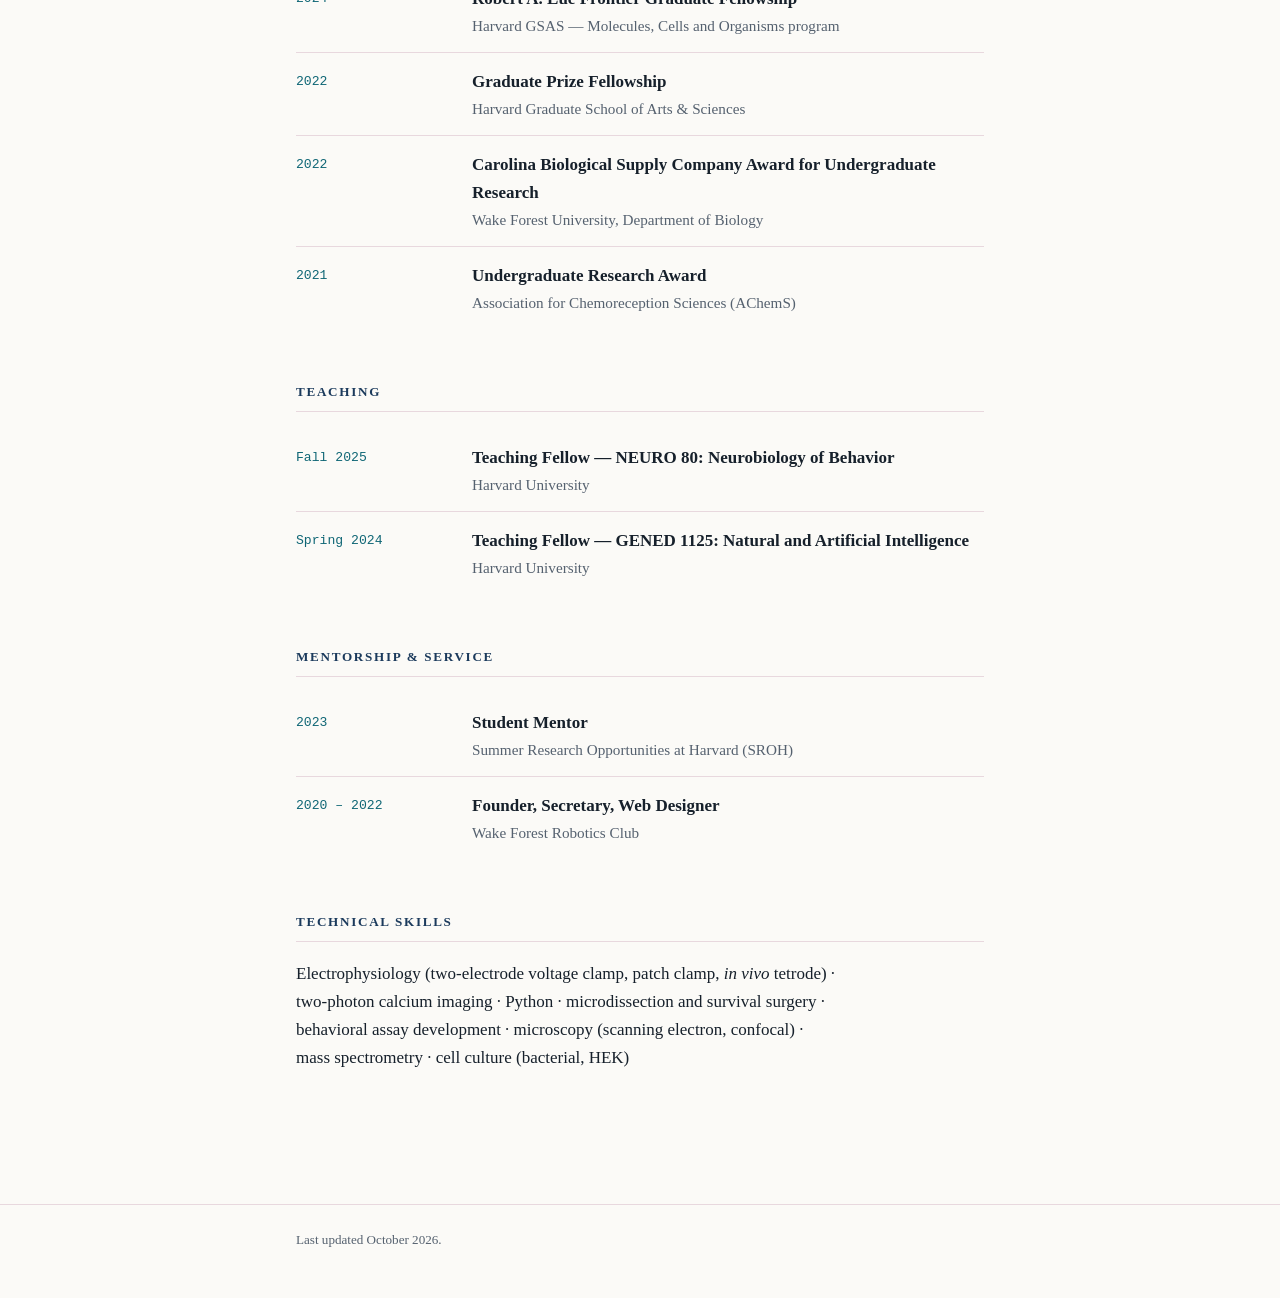
==== commit a6218f0c: "Add search engine metadata, a downloadable CV, and an ORCID link Every page gets a description, cano" ====
--- a/cv.html
+++ b/cv.html
@@ -4,8 +4,23 @@
 <meta charset="utf-8">
 <meta name="viewport" content="width=device-width, initial-scale=1">
 <title>CV — Hannah McCalmon</title>
+<meta name="description" content="Curriculum vitae of Hannah McCalmon: PhD in Cell and Molecular Biology at Harvard, BA in Biology from Wake Forest, NIH F31 fellowship, awards, teaching, and technical skills.">
+<meta name="author" content="Hannah McCalmon">
+<link rel="canonical" href="https://hannahmccalmon.github.io/cv.html">
+
+<!-- Social previews (LinkedIn, Bluesky, Slack, iMessage). The image is the portrait. -->
+<meta property="og:type" content="website">
+<meta property="og:site_name" content="Hannah McCalmon">
+<meta property="og:locale" content="en_US">
+<meta property="og:url" content="https://hannahmccalmon.github.io/cv.html">
+<meta property="og:title" content="CV — Hannah McCalmon">
+<meta property="og:description" content="Curriculum vitae of Hannah McCalmon: PhD in Cell and Molecular Biology at Harvard, BA in Biology from Wake Forest, NIH F31 fellowship, awards, teaching, and technical skills.">
+<meta property="og:image" content="https://hannahmccalmon.github.io/assets/portrait.jpg">
+<meta property="og:image:width" content="900">
+<meta property="og:image:height" content="900">
+<meta property="og:image:alt" content="Portrait of Hannah McCalmon">
 <link rel="stylesheet" href="styles.css">
-<link rel="icon" href="assets/favicon.png" type="image/png">
+<link rel="icon" href="assets/favicon.png" type="image/png" sizes="96x96">
 </head>
 <body>
 
@@ -36,8 +51,13 @@
 <main class="wrap">
 
   <h1 style="font-size:1.9rem;margin:0 0 .6rem;">Curriculum Vitae</h1>
-  <p style="margin-top:0;">
-    <!-- Drop the PDF into assets/ and this link works: -->
+  <!-- Shown only in the printed/PDF version (see @media print in styles.css). -->
+  <p class="print-only">
+    hmccalmon@g.harvard.edu &middot; hannahmccalmon.github.io &middot; orcid.org/0009-0009-1411-3915
+  </p>
+  <p class="screen-only" style="margin-top:0;">
+    <!-- Regenerate the PDF after editing this page: print this page to PDF from a
+         browser, or run Chrome headless with --print-to-pdf (see assets/README.txt). -->
     <a href="assets/McCalmon_CV.pdf">Download as PDF &darr;</a>
   </p>
 
@@ -105,7 +125,7 @@
       <div class="when">2025</div>
       <div class="what">
         <strong>Ruth L. Kirschstein NRSA Predoctoral Fellowship (F31)</strong>
-        <span class="where">NIH / NIDCD — 1F31DC023435-01</span>
+        <span class="where">NIH / NIDCD — <a href="https://reporter.nih.gov/project-details/11312343">1F31DC023435-01</a></span>
         <span class="where">“Stability of Odor Representations in the Olfactory Tubercle”</span>
         <span class="where"><a href="https://www.mcb.harvard.edu/department/news/hannah-mccalmon-awarded-nih-f31-fellowship-to-study-how-the-brain-remembers-smells/">Harvard MCB news feature &rarr;</a></span>
       </div>
@@ -196,7 +216,7 @@
 </main>
 
 <footer class="site-foot">
-  <div class="wrap">Last updated August 2026.</div>
+  <div class="wrap">Last updated October 2026.</div>
 </footer>
 
 </body>
--- a/styles.css
+++ b/styles.css
@@ -498,8 +498,17 @@
 /* ============================================================
    PRINT
    ============================================================ */
+/* Elements that exist only for the printed/PDF CV. */
+.print-only { display: none; }
+
 @media print {
-  nav.site-nav, .site-foot { display: none; }
+  @page { size: letter; margin: 0.75in; }
+  nav.site-nav, .site-foot, .screen-only { display: none; }
+  .print-only { display: block; margin: 0 0 1.2rem; }
+  .site-head { padding-top: 0; }
+  section { break-inside: auto; }
+  .cv-row { break-inside: avoid; }
+  h2 { break-after: avoid; }
   .head-rule, .h2-mark, .hero-art { display: none; }  /* decoration off on paper */
   body { background: #fff; color: #000; font-size: 10.5pt; }
   a { color: #000; border: 0; }
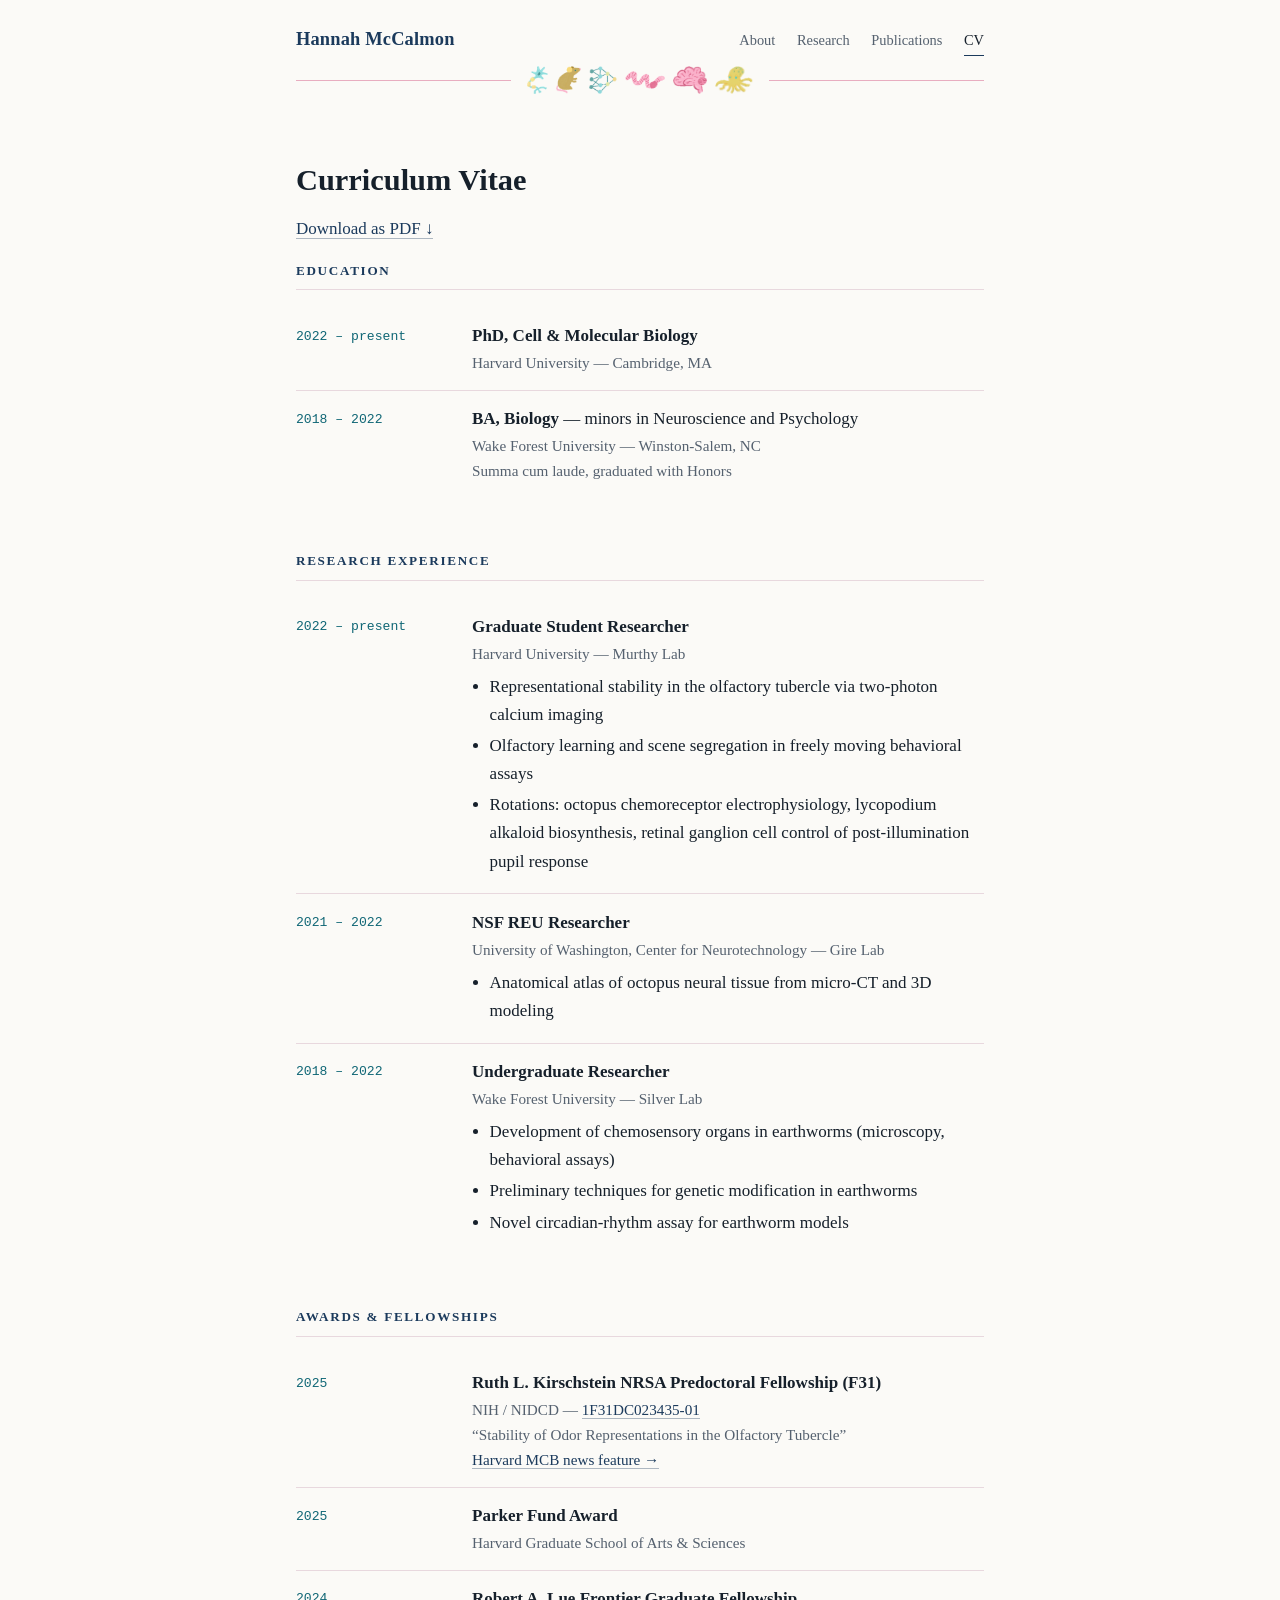
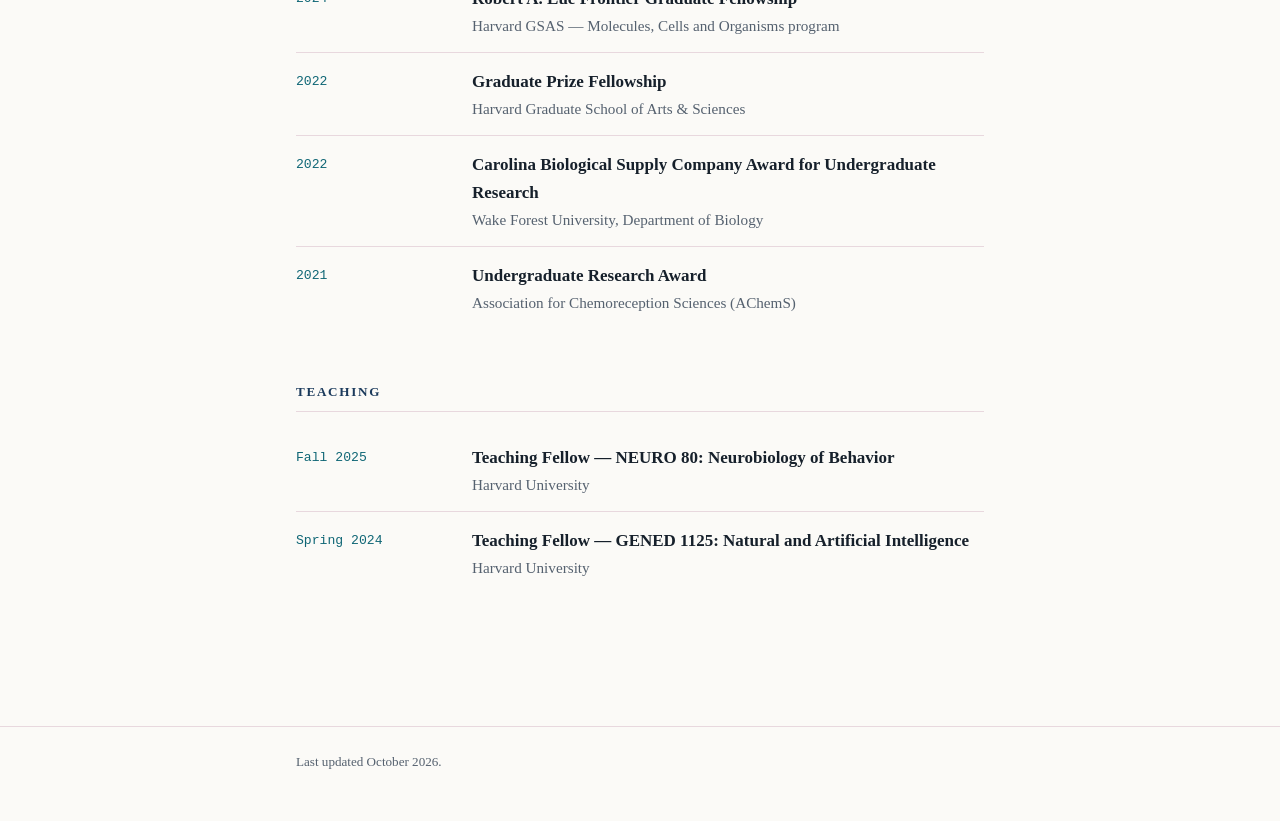
==== commit 086e1eb2: "Hide the Mentorship & Service and Technical Skills sections of the CV for now" ====
--- a/cv.html
+++ b/cv.html
@@ -4,7 +4,7 @@
 <meta charset="utf-8">
 <meta name="viewport" content="width=device-width, initial-scale=1">
 <title>CV — Hannah McCalmon</title>
-<meta name="description" content="Curriculum vitae of Hannah McCalmon: PhD in Cell and Molecular Biology at Harvard, BA in Biology from Wake Forest, NIH F31 fellowship, awards, teaching, and technical skills.">
+<meta name="description" content="Curriculum vitae of Hannah McCalmon: PhD in Cell and Molecular Biology at Harvard, BA in Biology from Wake Forest, NIH F31 fellowship, awards, and teaching.">
 <meta name="author" content="Hannah McCalmon">
 <link rel="canonical" href="https://hannahmccalmon.github.io/cv.html">
 
@@ -14,7 +14,7 @@
 <meta property="og:locale" content="en_US">
 <meta property="og:url" content="https://hannahmccalmon.github.io/cv.html">
 <meta property="og:title" content="CV — Hannah McCalmon">
-<meta property="og:description" content="Curriculum vitae of Hannah McCalmon: PhD in Cell and Molecular Biology at Harvard, BA in Biology from Wake Forest, NIH F31 fellowship, awards, teaching, and technical skills.">
+<meta property="og:description" content="Curriculum vitae of Hannah McCalmon: PhD in Cell and Molecular Biology at Harvard, BA in Biology from Wake Forest, NIH F31 fellowship, awards, and teaching.">
 <meta property="og:image" content="https://hannahmccalmon.github.io/assets/portrait.jpg">
 <meta property="og:image:width" content="900">
 <meta property="og:image:height" content="900">
@@ -185,6 +185,7 @@
     </div>
   </section>
 
+  <!-- Mentorship & Service, hidden for now. Remove this comment wrapper to show it again.
   <section>
     <h2>Mentorship &amp; Service</h2>
     <div class="cv-row">
@@ -202,7 +203,9 @@
       </div>
     </div>
   </section>
-
+  -->
+
+  <!-- Technical Skills, hidden for now. Remove this comment wrapper to show it again.
   <section>
     <h2>Technical Skills</h2>
     <p>
@@ -212,6 +215,7 @@
       mass spectrometry · cell culture (bacterial, HEK)
     </p>
   </section>
+  -->
 
 </main>
 
